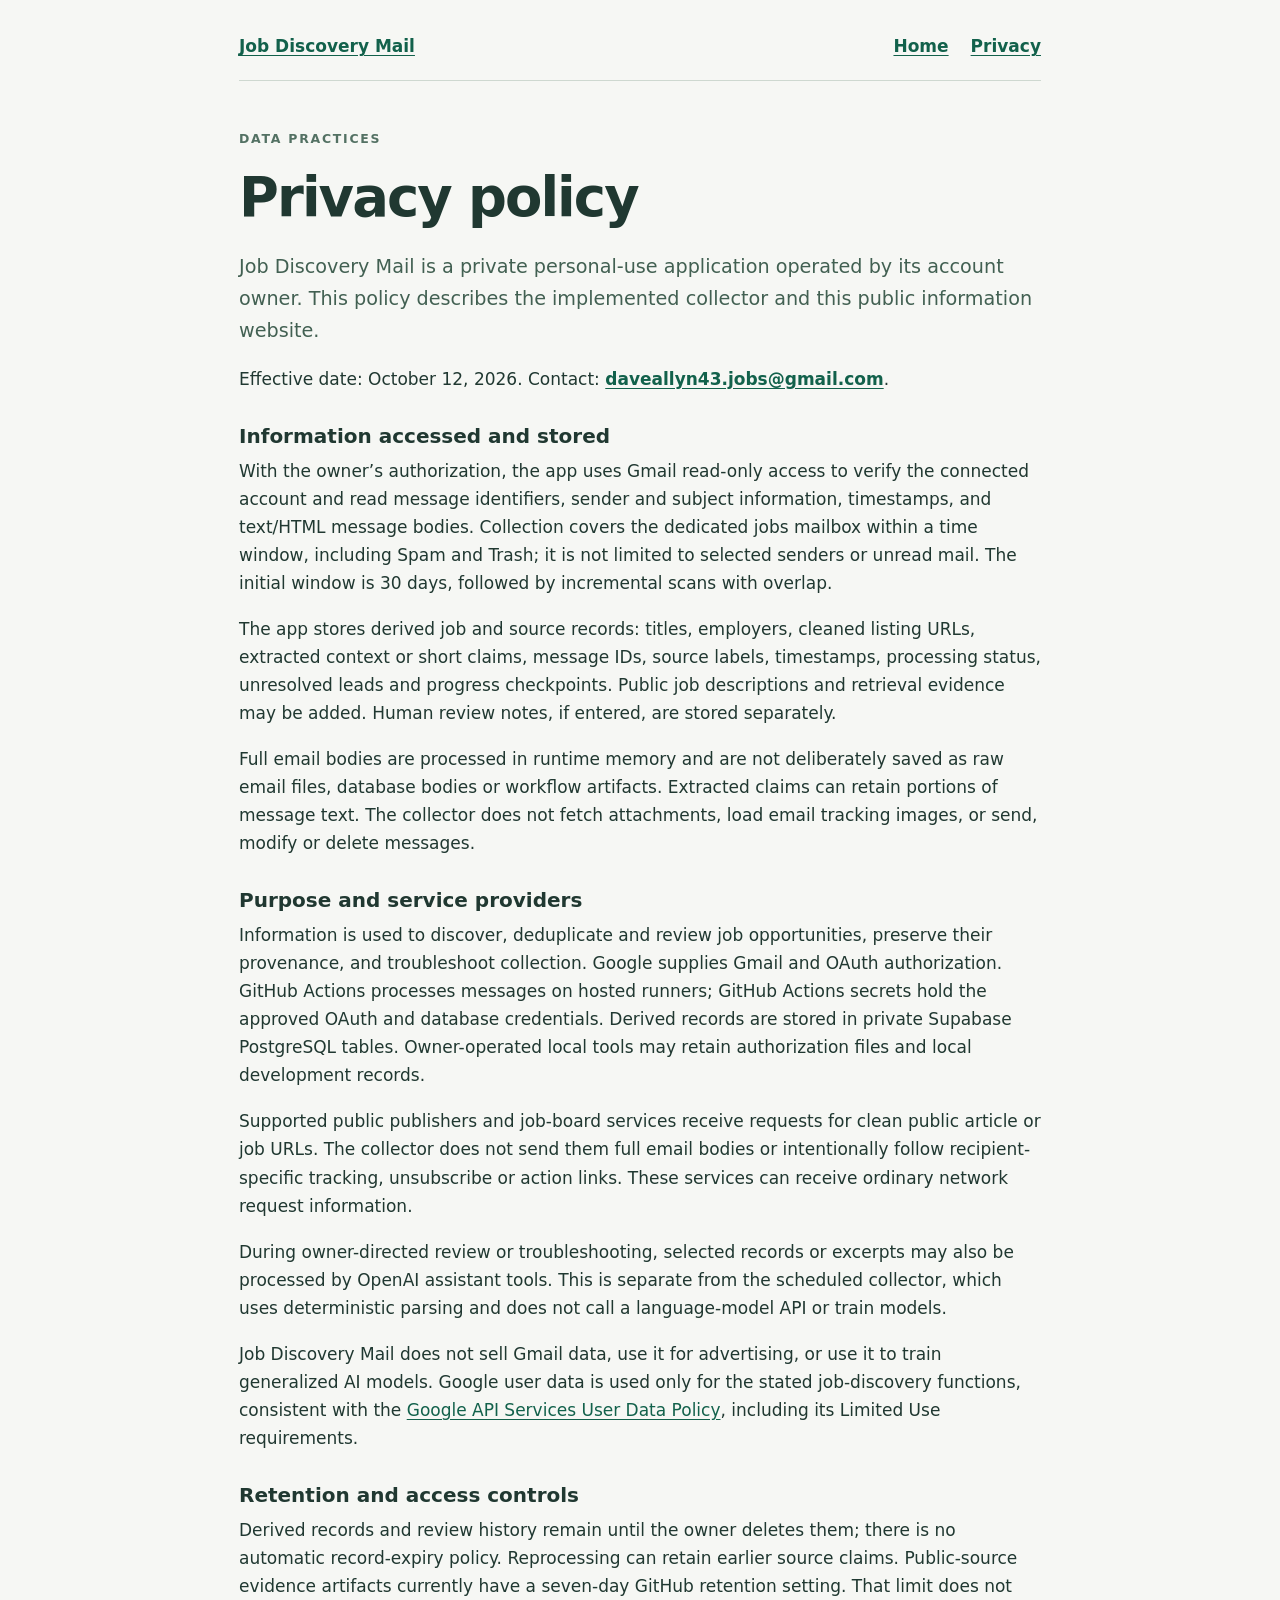
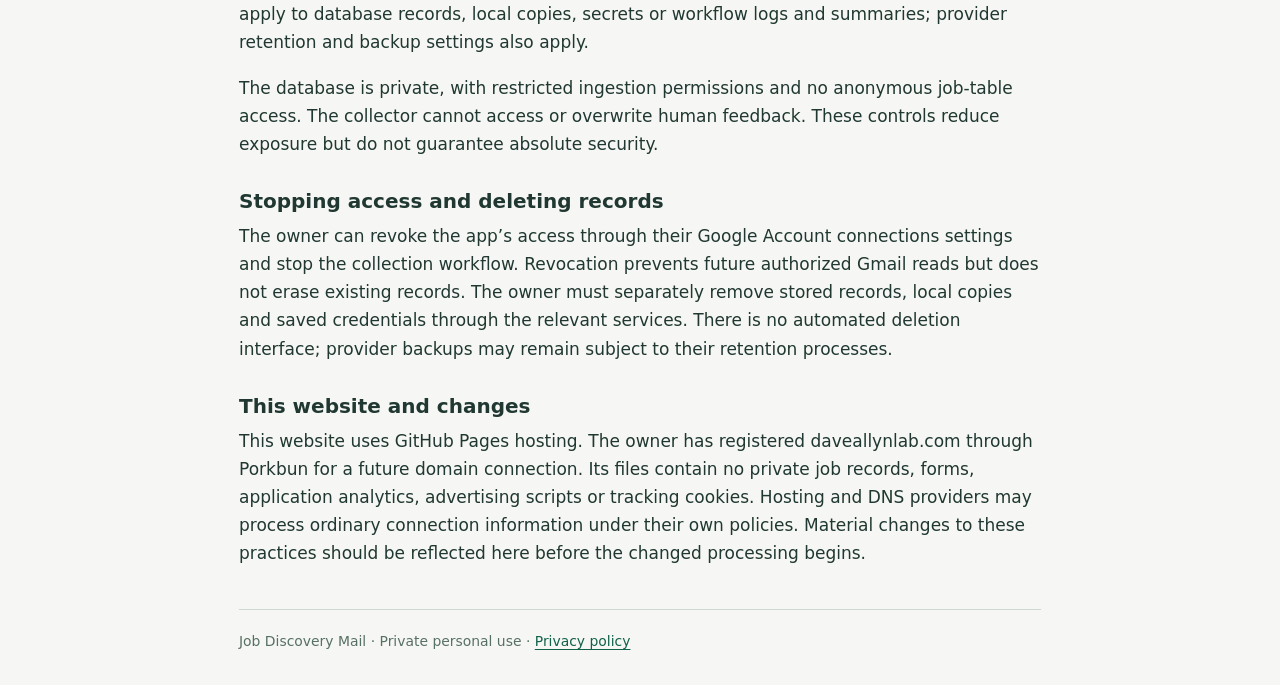
==== privacy.html @ 1b96dfda "Publish Job Discovery Mail information and privacy pages" ====
<!doctype html>
<html lang="en"><head><meta charset="utf-8"><meta name="viewport" content="width=device-width,initial-scale=1"><meta name="robots" content="noindex,nofollow"><meta name="description" content="Job Discovery Mail: private personal job discovery and data practices."><title>Privacy | Job Discovery Mail</title><link rel="stylesheet" href="styles.css"></head><body><a class="skip" href="#main">Skip to content</a><div class="wrap"><header><a href="index.html">Job Discovery Mail</a><nav aria-label="Main navigation"><a href="index.html">Home</a><a href="privacy.html">Privacy</a></nav></header><main id="main"><p class="eyebrow">Data practices</p><h1>Privacy policy</h1><p class="lead">Job Discovery Mail is a private personal-use application operated by its account owner. This policy describes the implemented collector and this public information website.</p><p>Effective date: October 12, 2026. Contact: <strong><a href="mailto:daveallyn43.jobs@gmail.com">daveallyn43.jobs@gmail.com</a></strong>.</p><h2>Information accessed and stored</h2><p>With the owner’s authorization, the app uses Gmail read-only access to verify the connected account and read message identifiers, sender and subject information, timestamps, and text/HTML message bodies. Collection covers the dedicated jobs mailbox within a time window, including Spam and Trash; it is not limited to selected senders or unread mail. The initial window is 30 days, followed by incremental scans with overlap.</p><p>The app stores derived job and source records: titles, employers, cleaned listing URLs, extracted context or short claims, message IDs, source labels, timestamps, processing status, unresolved leads and progress checkpoints. Public job descriptions and retrieval evidence may be added. Human review notes, if entered, are stored separately.</p><p>Full email bodies are processed in runtime memory and are not deliberately saved as raw email files, database bodies or workflow artifacts. Extracted claims can retain portions of message text. The collector does not fetch attachments, load email tracking images, or send, modify or delete messages.</p><h2>Purpose and service providers</h2><p>Information is used to discover, deduplicate and review job opportunities, preserve their provenance, and troubleshoot collection. Google supplies Gmail and OAuth authorization. GitHub Actions processes messages on hosted runners; GitHub Actions secrets hold the approved OAuth and database credentials. Derived records are stored in private Supabase PostgreSQL tables. Owner-operated local tools may retain authorization files and local development records.</p><p>Supported public publishers and job-board services receive requests for clean public article or job URLs. The collector does not send them full email bodies or intentionally follow recipient-specific tracking, unsubscribe or action links. These services can receive ordinary network request information.</p><p>During owner-directed review or troubleshooting, selected records or excerpts may also be processed by OpenAI assistant tools. This is separate from the scheduled collector, which uses deterministic parsing and does not call a language-model API or train models.</p><p>Job Discovery Mail does not sell Gmail data, use it for advertising, or use it to train generalized AI models. Google user data is used only for the stated job-discovery functions, consistent with the <a href="https://developers.google.com/terms/api-services-user-data-policy">Google API Services User Data Policy</a>, including its Limited Use requirements.</p><h2>Retention and access controls</h2><p>Derived records and review history remain until the owner deletes them; there is no automatic record-expiry policy. Reprocessing can retain earlier source claims. Public-source evidence artifacts currently have a seven-day GitHub retention setting. That limit does not apply to database records, local copies, secrets or workflow logs and summaries; provider retention and backup settings also apply.</p><p>The database is private, with restricted ingestion permissions and no anonymous job-table access. The collector cannot access or overwrite human feedback. These controls reduce exposure but do not guarantee absolute security.</p><h2>Stopping access and deleting records</h2><p>The owner can revoke the app’s access through their Google Account connections settings and stop the collection workflow. Revocation prevents future authorized Gmail reads but does not erase existing records. The owner must separately remove stored records, local copies and saved credentials through the relevant services. There is no automated deletion interface; provider backups may remain subject to their retention processes.</p><h2>This website and changes</h2><p>This website uses GitHub Pages hosting. The owner has registered daveallynlab.com through Porkbun for a future domain connection. Its files contain no private job records, forms, application analytics, advertising scripts or tracking cookies. Hosting and DNS providers may process ordinary connection information under their own policies. Material changes to these practices should be reflected here before the changed processing begins.</p></main><footer>Job Discovery Mail · Private personal use · <a href="privacy.html">Privacy policy</a></footer></div></body></html>
---- styles.css ----
*{box-sizing:border-box}body{margin:0;background:#f6f7f4;color:#203831;font:17px/1.65 system-ui,-apple-system,BlinkMacSystemFont,"Segoe UI",sans-serif}a{color:#12614b;text-underline-offset:.2em}a:focus-visible{outline:3px solid #b56b1a;outline-offset:4px}.wrap{max-width:850px;margin:auto;padding:32px 24px}header{display:flex;justify-content:space-between;gap:20px;align-items:center;border-bottom:1px solid #ced8d0;padding-bottom:20px}header a{font-weight:650}nav{display:flex;gap:22px}.draft{background:#fff2d8;color:#684811;padding:12px 16px;border-radius:8px;font-size:.88rem;margin:28px 0}.eyebrow{text-transform:uppercase;letter-spacing:.14em;font-size:.78rem;font-weight:700;color:#537163;margin-top:48px}h1{font-size:clamp(2.2rem,6vw,3.4rem);line-height:1.1;letter-spacing:-.035em;margin:14px 0 24px}h2{font-size:1.25rem;margin:30px 0 8px;line-height:1.3}p{margin:0 0 18px}.lead{font-size:1.2rem;color:#426052}.card{background:white;border:1px solid #d9e1da;border-radius:14px;padding:24px;margin:28px 0}footer{border-top:1px solid #ced8d0;margin-top:42px;padding-top:20px;font-size:.87rem;color:#577064}.skip{position:absolute;left:-9999px}.skip:focus{left:20px;top:10px;background:white;padding:8px}@media(max-width:520px){.wrap{padding:24px 18px}header{align-items:flex-start;flex-direction:column;gap:10px}.card{padding:18px}nav{gap:18px}}
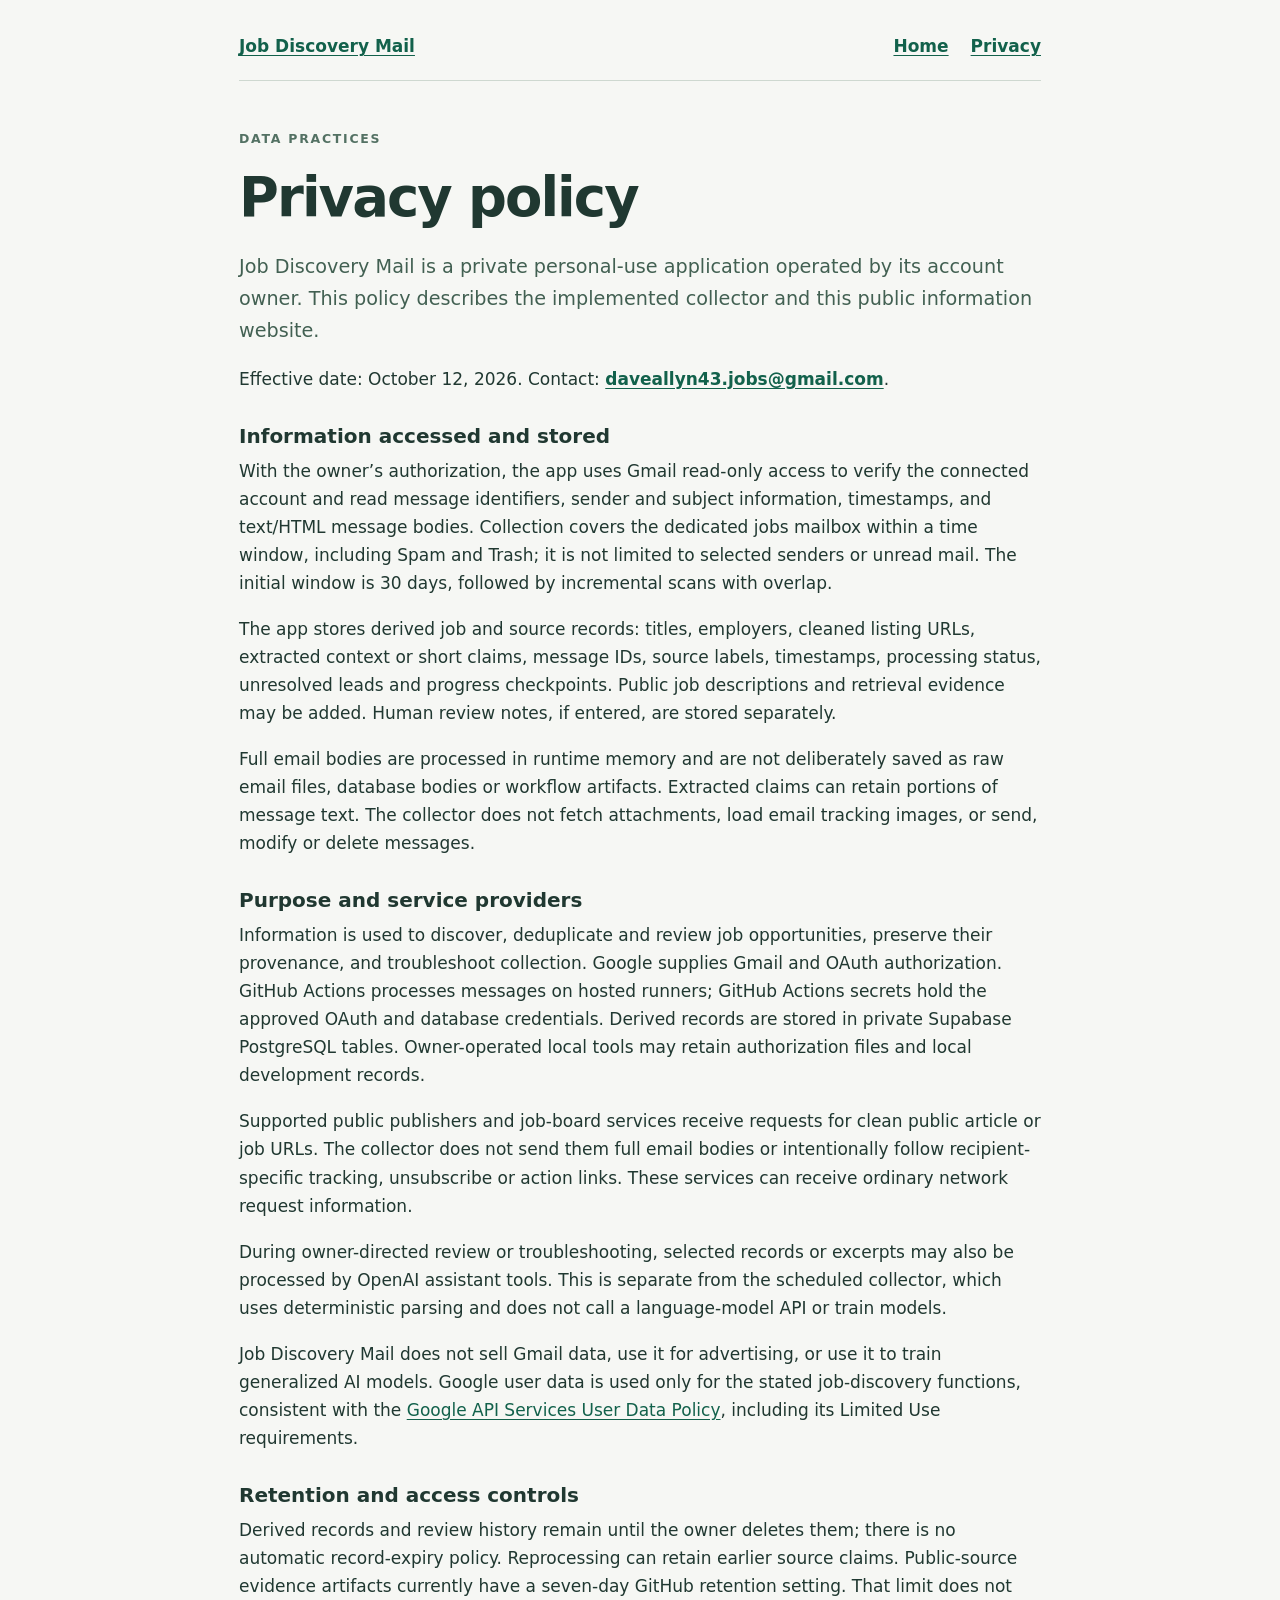
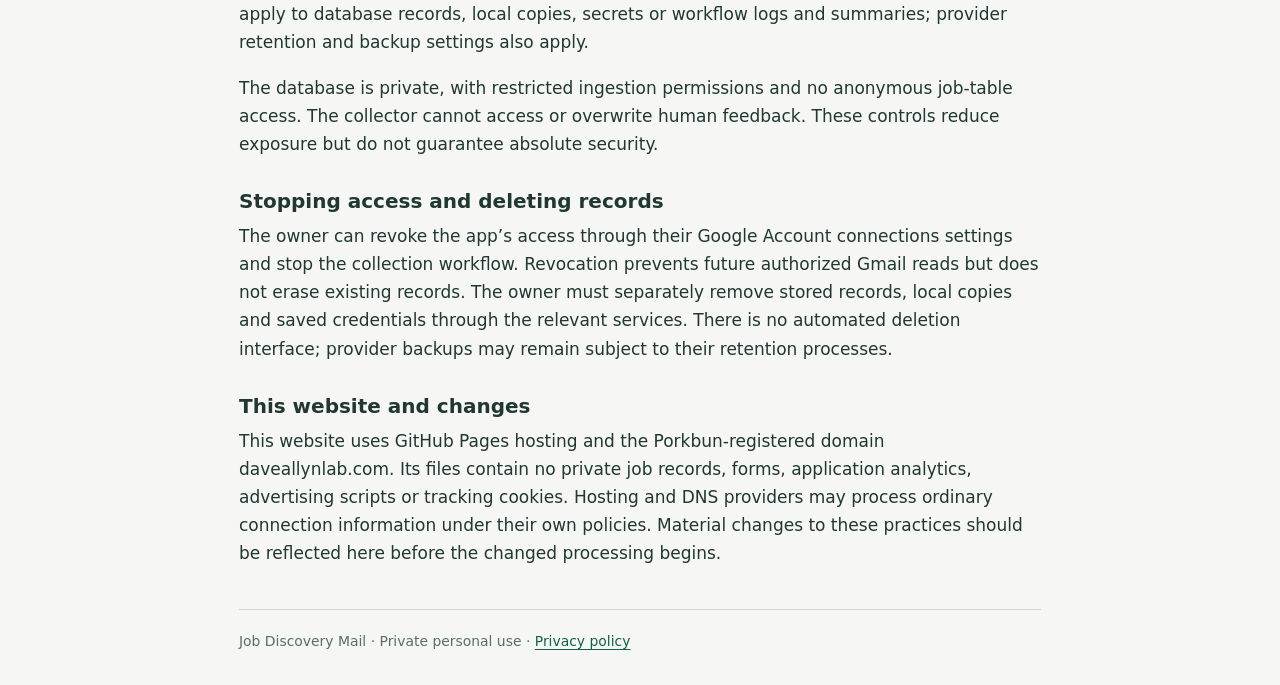
==== commit 39eb47d0: "Reflect connected website domain in privacy policy" ====
--- a/privacy.html
+++ b/privacy.html
@@ -1,2 +1,2 @@
 <!doctype html>
-<html lang="en"><head><meta charset="utf-8"><meta name="viewport" content="width=device-width,initial-scale=1"><meta name="robots" content="noindex,nofollow"><meta name="description" content="Job Discovery Mail: private personal job discovery and data practices."><title>Privacy | Job Discovery Mail</title><link rel="stylesheet" href="styles.css"></head><body><a class="skip" href="#main">Skip to content</a><div class="wrap"><header><a href="index.html">Job Discovery Mail</a><nav aria-label="Main navigation"><a href="index.html">Home</a><a href="privacy.html">Privacy</a></nav></header><main id="main"><p class="eyebrow">Data practices</p><h1>Privacy policy</h1><p class="lead">Job Discovery Mail is a private personal-use application operated by its account owner. This policy describes the implemented collector and this public information website.</p><p>Effective date: October 12, 2026. Contact: <strong><a href="mailto:daveallyn43.jobs@gmail.com">daveallyn43.jobs@gmail.com</a></strong>.</p><h2>Information accessed and stored</h2><p>With the owner’s authorization, the app uses Gmail read-only access to verify the connected account and read message identifiers, sender and subject information, timestamps, and text/HTML message bodies. Collection covers the dedicated jobs mailbox within a time window, including Spam and Trash; it is not limited to selected senders or unread mail. The initial window is 30 days, followed by incremental scans with overlap.</p><p>The app stores derived job and source records: titles, employers, cleaned listing URLs, extracted context or short claims, message IDs, source labels, timestamps, processing status, unresolved leads and progress checkpoints. Public job descriptions and retrieval evidence may be added. Human review notes, if entered, are stored separately.</p><p>Full email bodies are processed in runtime memory and are not deliberately saved as raw email files, database bodies or workflow artifacts. Extracted claims can retain portions of message text. The collector does not fetch attachments, load email tracking images, or send, modify or delete messages.</p><h2>Purpose and service providers</h2><p>Information is used to discover, deduplicate and review job opportunities, preserve their provenance, and troubleshoot collection. Google supplies Gmail and OAuth authorization. GitHub Actions processes messages on hosted runners; GitHub Actions secrets hold the approved OAuth and database credentials. Derived records are stored in private Supabase PostgreSQL tables. Owner-operated local tools may retain authorization files and local development records.</p><p>Supported public publishers and job-board services receive requests for clean public article or job URLs. The collector does not send them full email bodies or intentionally follow recipient-specific tracking, unsubscribe or action links. These services can receive ordinary network request information.</p><p>During owner-directed review or troubleshooting, selected records or excerpts may also be processed by OpenAI assistant tools. This is separate from the scheduled collector, which uses deterministic parsing and does not call a language-model API or train models.</p><p>Job Discovery Mail does not sell Gmail data, use it for advertising, or use it to train generalized AI models. Google user data is used only for the stated job-discovery functions, consistent with the <a href="https://developers.google.com/terms/api-services-user-data-policy">Google API Services User Data Policy</a>, including its Limited Use requirements.</p><h2>Retention and access controls</h2><p>Derived records and review history remain until the owner deletes them; there is no automatic record-expiry policy. Reprocessing can retain earlier source claims. Public-source evidence artifacts currently have a seven-day GitHub retention setting. That limit does not apply to database records, local copies, secrets or workflow logs and summaries; provider retention and backup settings also apply.</p><p>The database is private, with restricted ingestion permissions and no anonymous job-table access. The collector cannot access or overwrite human feedback. These controls reduce exposure but do not guarantee absolute security.</p><h2>Stopping access and deleting records</h2><p>The owner can revoke the app’s access through their Google Account connections settings and stop the collection workflow. Revocation prevents future authorized Gmail reads but does not erase existing records. The owner must separately remove stored records, local copies and saved credentials through the relevant services. There is no automated deletion interface; provider backups may remain subject to their retention processes.</p><h2>This website and changes</h2><p>This website uses GitHub Pages hosting. The owner has registered daveallynlab.com through Porkbun for a future domain connection. Its files contain no private job records, forms, application analytics, advertising scripts or tracking cookies. Hosting and DNS providers may process ordinary connection information under their own policies. Material changes to these practices should be reflected here before the changed processing begins.</p></main><footer>Job Discovery Mail · Private personal use · <a href="privacy.html">Privacy policy</a></footer></div></body></html>+<html lang="en"><head><meta charset="utf-8"><meta name="viewport" content="width=device-width,initial-scale=1"><meta name="robots" content="noindex,nofollow"><meta name="description" content="Job Discovery Mail: private personal job discovery and data practices."><title>Privacy | Job Discovery Mail</title><link rel="stylesheet" href="styles.css"></head><body><a class="skip" href="#main">Skip to content</a><div class="wrap"><header><a href="index.html">Job Discovery Mail</a><nav aria-label="Main navigation"><a href="index.html">Home</a><a href="privacy.html">Privacy</a></nav></header><main id="main"><p class="eyebrow">Data practices</p><h1>Privacy policy</h1><p class="lead">Job Discovery Mail is a private personal-use application operated by its account owner. This policy describes the implemented collector and this public information website.</p><p>Effective date: October 12, 2026. Contact: <strong><a href="mailto:daveallyn43.jobs@gmail.com">daveallyn43.jobs@gmail.com</a></strong>.</p><h2>Information accessed and stored</h2><p>With the owner’s authorization, the app uses Gmail read-only access to verify the connected account and read message identifiers, sender and subject information, timestamps, and text/HTML message bodies. Collection covers the dedicated jobs mailbox within a time window, including Spam and Trash; it is not limited to selected senders or unread mail. The initial window is 30 days, followed by incremental scans with overlap.</p><p>The app stores derived job and source records: titles, employers, cleaned listing URLs, extracted context or short claims, message IDs, source labels, timestamps, processing status, unresolved leads and progress checkpoints. Public job descriptions and retrieval evidence may be added. Human review notes, if entered, are stored separately.</p><p>Full email bodies are processed in runtime memory and are not deliberately saved as raw email files, database bodies or workflow artifacts. Extracted claims can retain portions of message text. The collector does not fetch attachments, load email tracking images, or send, modify or delete messages.</p><h2>Purpose and service providers</h2><p>Information is used to discover, deduplicate and review job opportunities, preserve their provenance, and troubleshoot collection. Google supplies Gmail and OAuth authorization. GitHub Actions processes messages on hosted runners; GitHub Actions secrets hold the approved OAuth and database credentials. Derived records are stored in private Supabase PostgreSQL tables. Owner-operated local tools may retain authorization files and local development records.</p><p>Supported public publishers and job-board services receive requests for clean public article or job URLs. The collector does not send them full email bodies or intentionally follow recipient-specific tracking, unsubscribe or action links. These services can receive ordinary network request information.</p><p>During owner-directed review or troubleshooting, selected records or excerpts may also be processed by OpenAI assistant tools. This is separate from the scheduled collector, which uses deterministic parsing and does not call a language-model API or train models.</p><p>Job Discovery Mail does not sell Gmail data, use it for advertising, or use it to train generalized AI models. Google user data is used only for the stated job-discovery functions, consistent with the <a href="https://developers.google.com/terms/api-services-user-data-policy">Google API Services User Data Policy</a>, including its Limited Use requirements.</p><h2>Retention and access controls</h2><p>Derived records and review history remain until the owner deletes them; there is no automatic record-expiry policy. Reprocessing can retain earlier source claims. Public-source evidence artifacts currently have a seven-day GitHub retention setting. That limit does not apply to database records, local copies, secrets or workflow logs and summaries; provider retention and backup settings also apply.</p><p>The database is private, with restricted ingestion permissions and no anonymous job-table access. The collector cannot access or overwrite human feedback. These controls reduce exposure but do not guarantee absolute security.</p><h2>Stopping access and deleting records</h2><p>The owner can revoke the app’s access through their Google Account connections settings and stop the collection workflow. Revocation prevents future authorized Gmail reads but does not erase existing records. The owner must separately remove stored records, local copies and saved credentials through the relevant services. There is no automated deletion interface; provider backups may remain subject to their retention processes.</p><h2>This website and changes</h2><p>This website uses GitHub Pages hosting and the Porkbun-registered domain daveallynlab.com. Its files contain no private job records, forms, application analytics, advertising scripts or tracking cookies. Hosting and DNS providers may process ordinary connection information under their own policies. Material changes to these practices should be reflected here before the changed processing begins.</p></main><footer>Job Discovery Mail · Private personal use · <a href="privacy.html">Privacy policy</a></footer></div></body></html>
